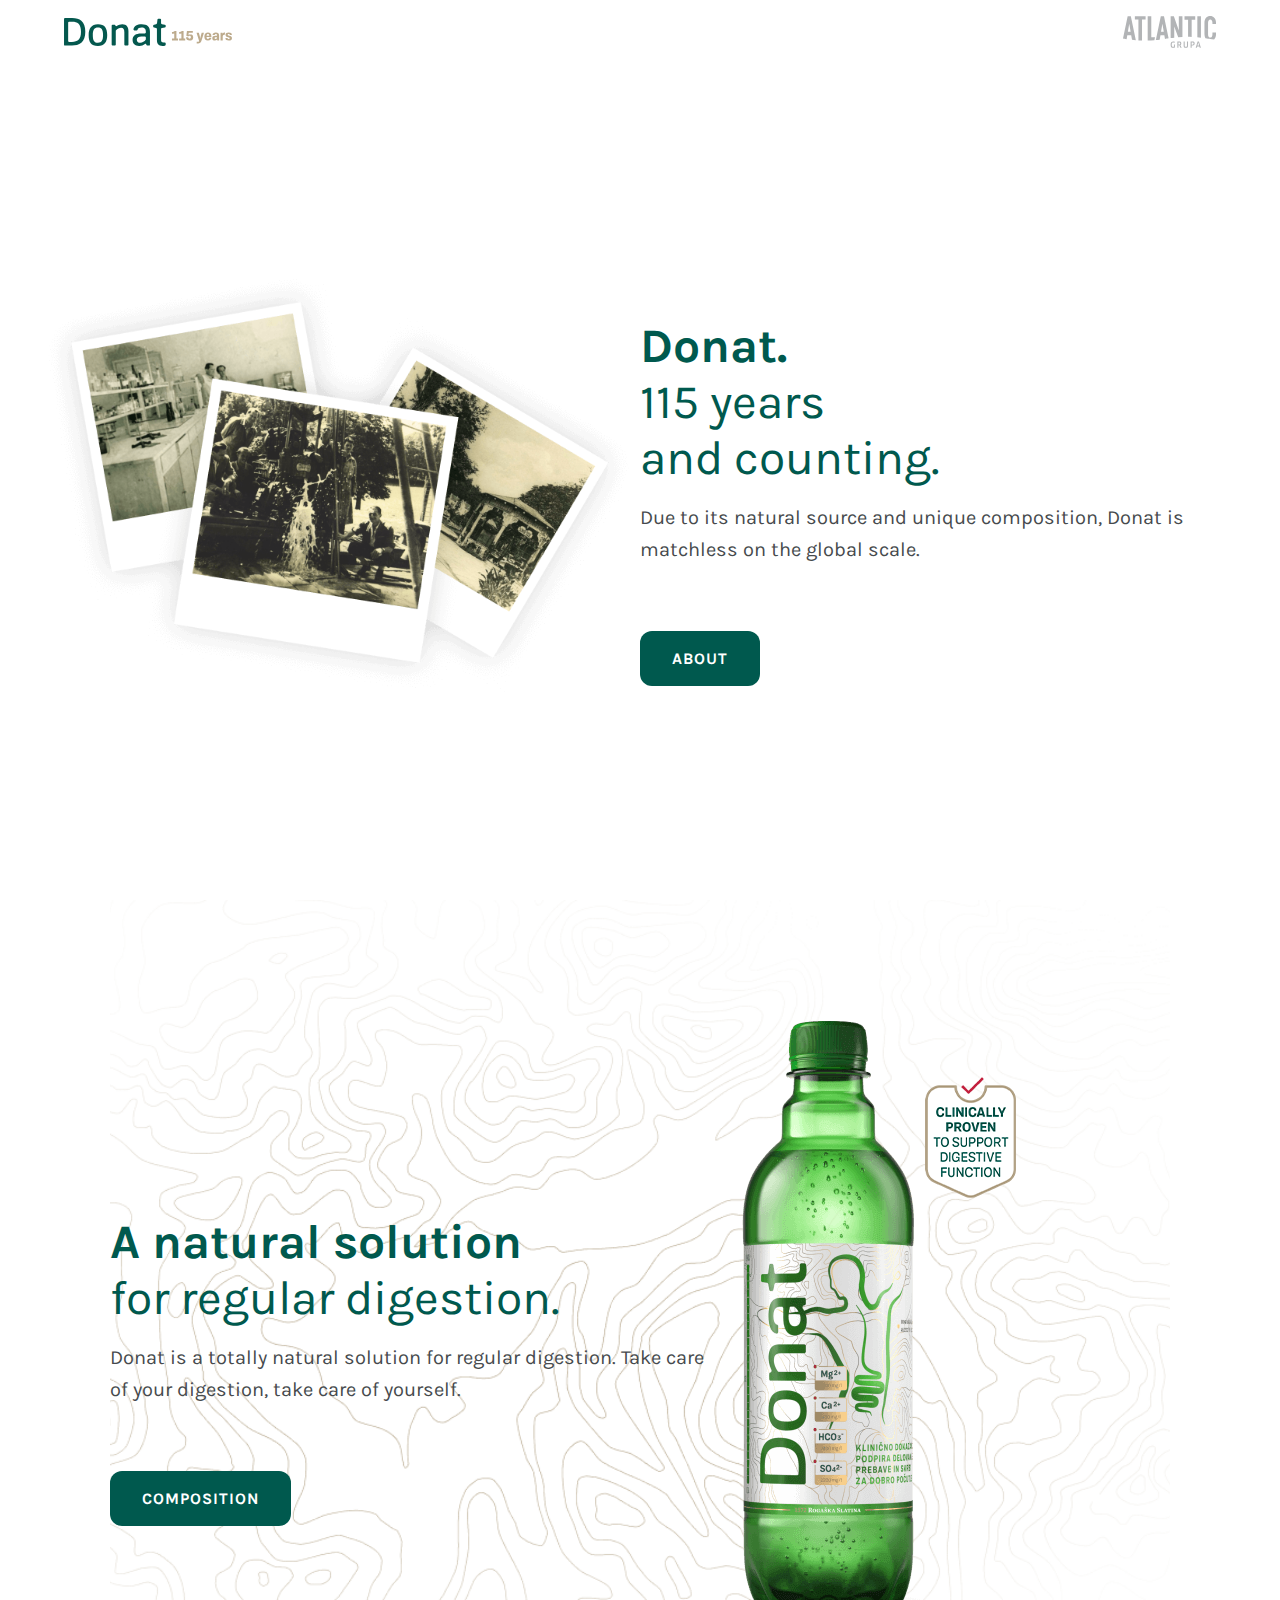
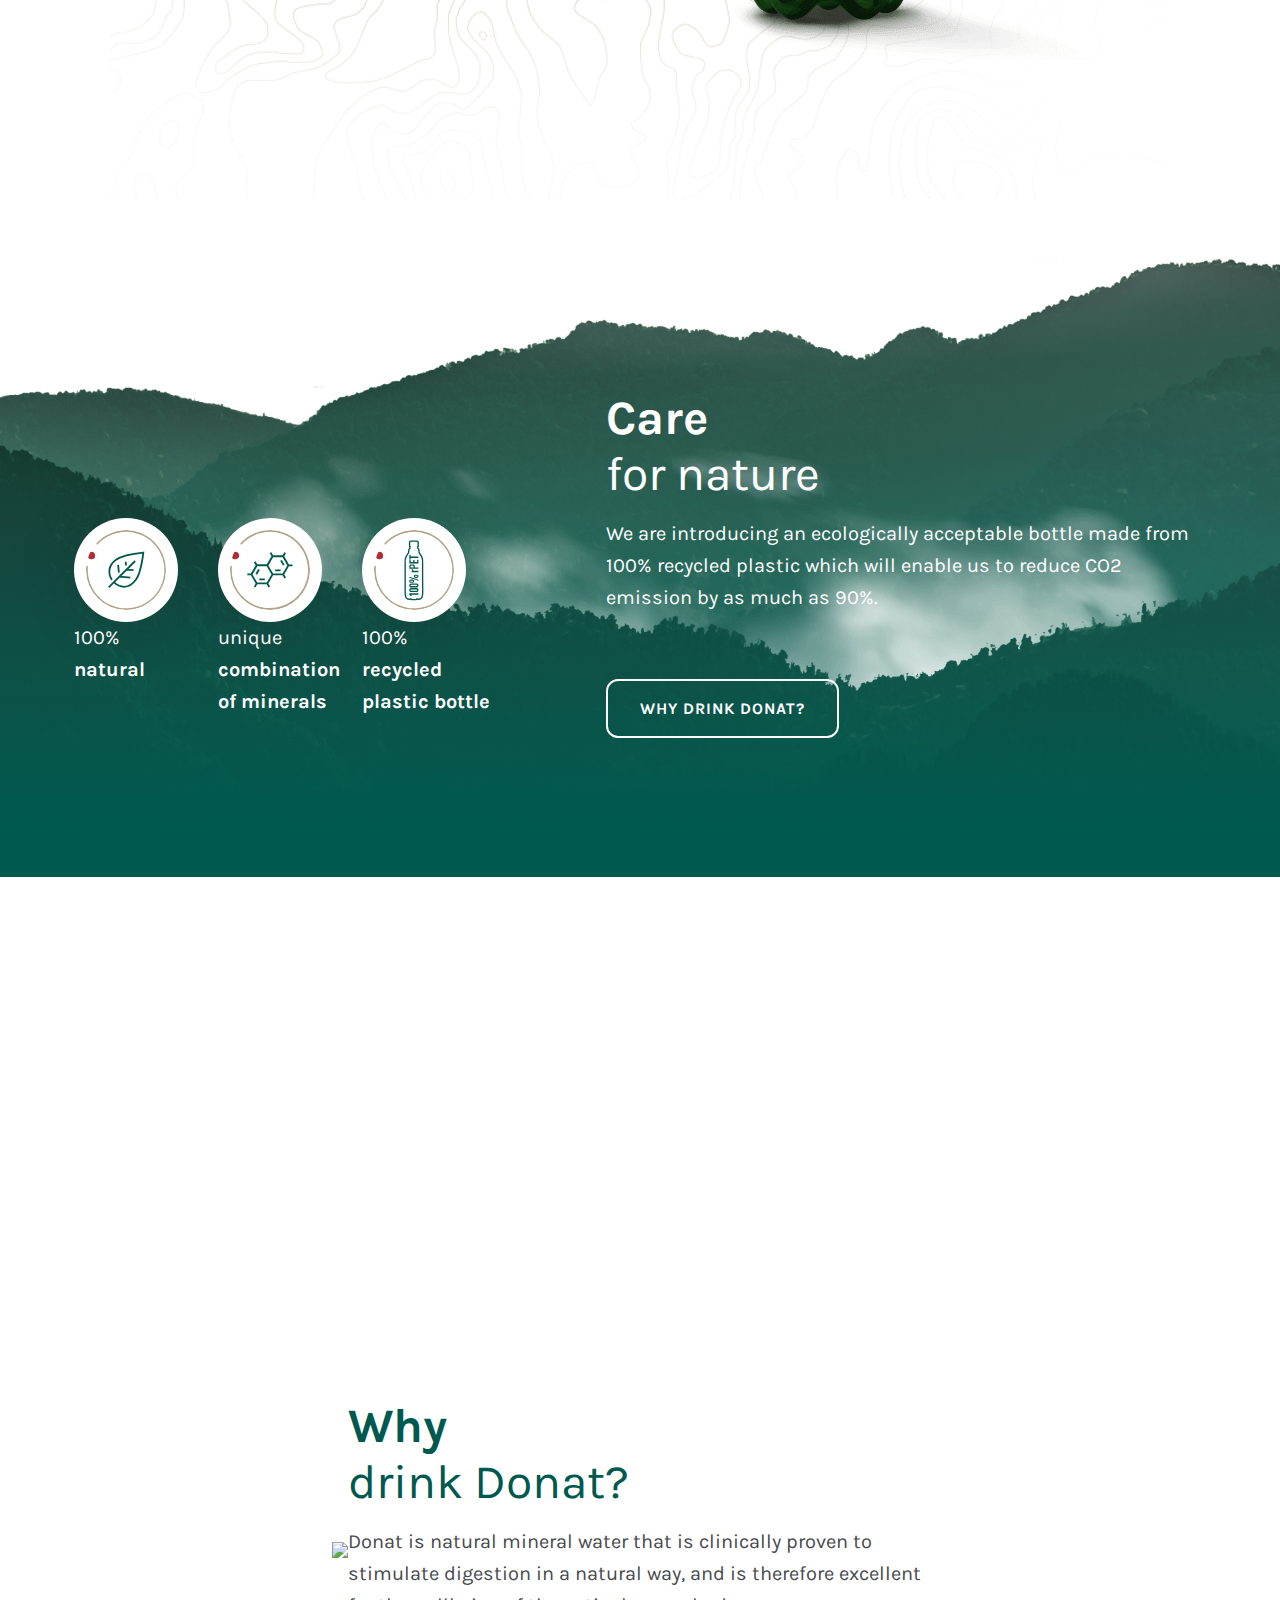
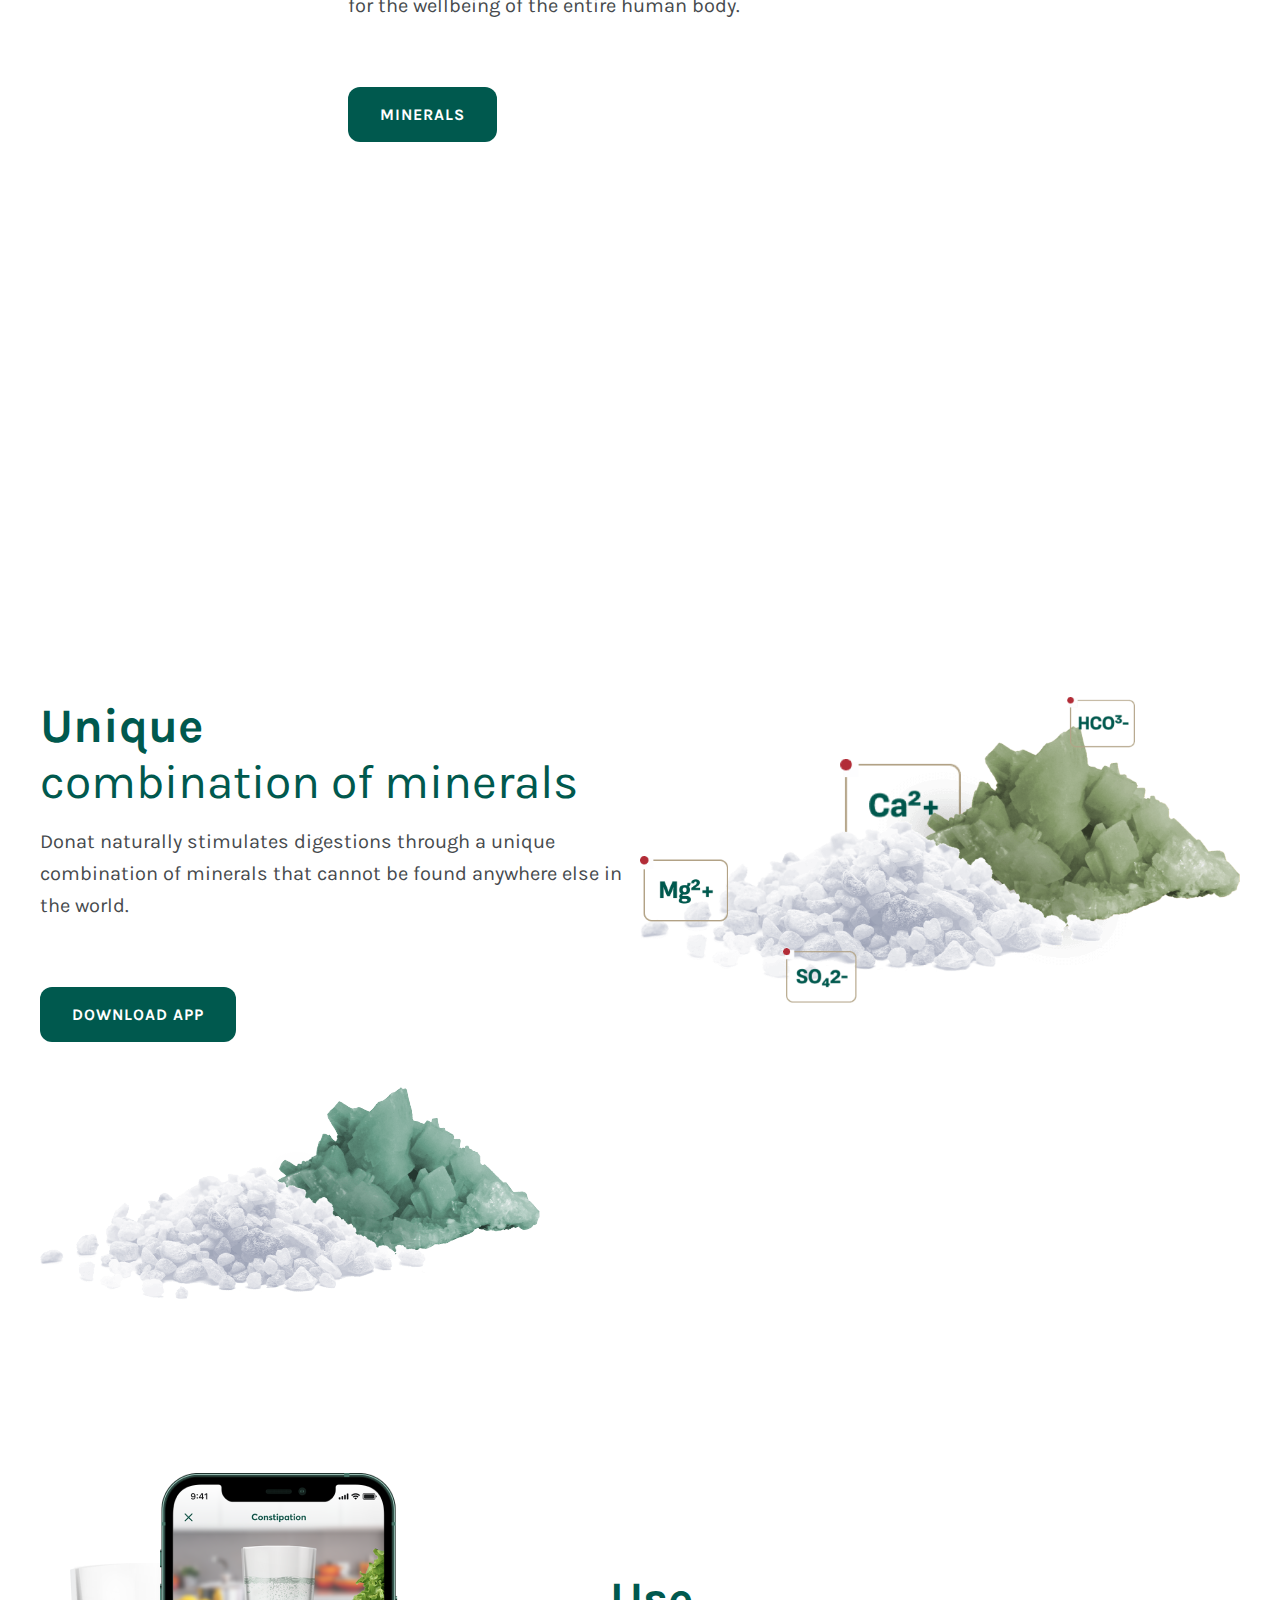
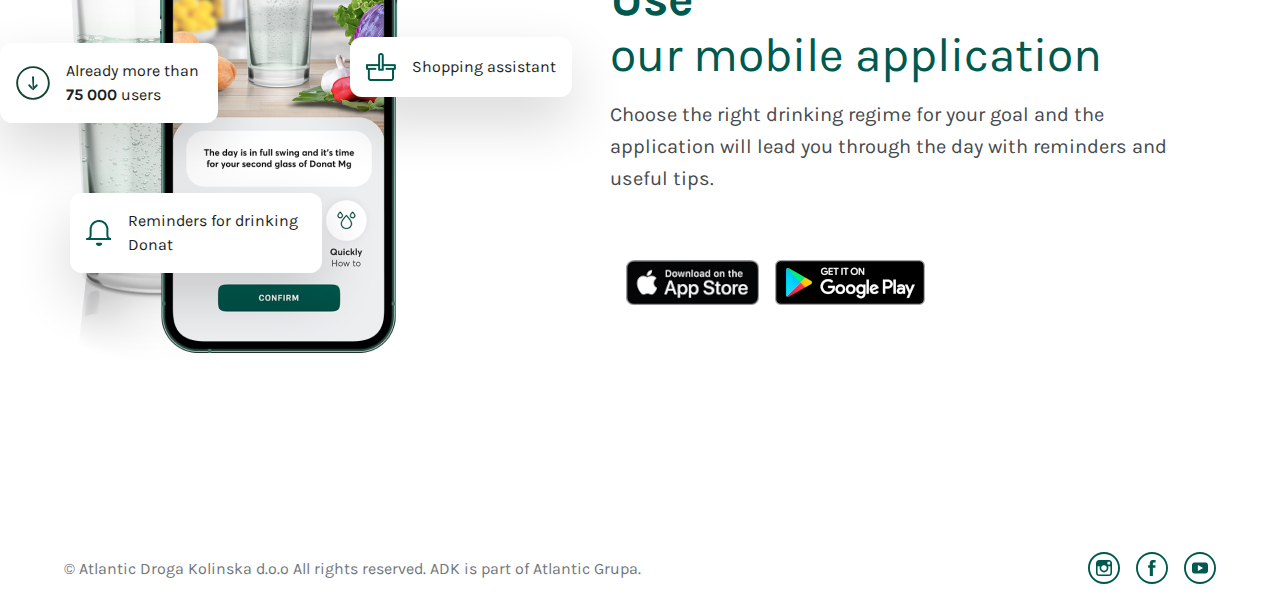
==== Donat/index.html @ 627623ab "initial commit" ====
<html lang="en">
  <head>
    <meta charset="UTF-8" />
    <meta name="viewport" content="width=device-width, initial-scale=1.0" />
    <!-- Fonts -->
    <link rel="preconnect" href="https://fonts.googleapis.com" />
    <link rel="preconnect" href="https://fonts.gstatic.com" crossorigin />
    <link
      href="https://fonts.googleapis.com/css2?family=Karla:ital,wght@0,200..800;1,200..800&display=swap"
      rel="stylesheet"
    />
    <!-- Styles -->
    <link rel="stylesheet" href="style.css" />
    <link rel="stylesheet" href="responsive.css" />
    <!-- Favicon -->
    <link rel="shortcut icon" href="assets/icons/fav.svg" />
    <!-- Title -->
    <title>Donat - Take care of your digestion.Take care of yourself.</title>
  </head>

  <body>
    <!-- HEADER -->
    <header>
      <img class="header-logo donat" src="assets/logo/donat.svg" alt="Donat 115 years" />
      <img class="header-logo atlantic" src="assets/logo/atlantic.svg" alt="Atlantic group" />
    </header>
    <!-- TOP -->
    <section id="top">
      <div class="section-left">
        <img src="assets/images/history.png" />
      </div>
      <div class="section-right column">
        <h2>
          <strong>Donat.</strong>
          <br />
          115 years
          <br />
          and counting.
        </h2>
        <p>Due to its natural source and unique composition, Donat is matchless on the global scale.</p>
        <a class="button" href="#about">About</a>
      </div>
    </section>
    <!-- ABOUT -->
    <section id="about">
      <div class="section-left column">
        <h2>
          <strong>A natural solution</strong>
          <br />
          for regular digestion.
        </h2>
        <p>
          Donat is a totally natural solution for regular digestion. Take care of your digestion, take care of yourself.
        </p>
        <a class="button" href="#composition">Composition</a>
      </div>
      <div class="section-right">
        <img src="assets/images/bottle-with-badge.png" />
      </div>
    </section>
    <!-- COMPOSITION -->
    <section id="composition">
      <img class="background cloud" src="assets/images/cloud.png" />
      <img class="background" src="assets/images/mountains-4.png" />
      <img class="background" src="assets/images/mountains-3.png" />
      <img class="background bottom" src="assets/images/mountains-2.png" />
      <img class="background back" src="assets/images/mountains-1.png" />
      <img class="background front" src="assets/images/forest.png" />
      <span class="composition-section-content">
        <div class="section-left">
          <span>
            <img src="assets/icons/natural.svg" />
            <p class="text-white">100%<br /><strong>natural</strong></p>
          </span>
          <span>
            <img src="assets/icons/unique.svg" />
            <p class="text-white">unique<br /><strong>combination of minerals</strong></p>
          </span>
          <span>
            <img src="assets/icons/recycled.svg" />
            <p class="text-white">100%<br /><strong>recycled plastic bottle</strong></p>
          </span>
        </div>
        <div class="section-right column">
          <h2 class="text-white">
            <strong>Care </strong>
            <br />
            for nature
          </h2>
          <p class="text-white">
            We are introducing an ecologically acceptable bottle made from 100% recycled plastic which will enable us to
            reduce CO2 emission by as much as 90%.
          </p>
          <a class="button composition" href="#why-donat">Why drink Donat?</a>
        </div>
      </span>
    </section>
    <!-- WHY DONAT -->
    <section id="why-donat">
      <div class="section-left">
        <img src="assets/images/why-drink-donat.PNG" />
      </div>
      <div class="section-right column">
        <h2>
          <strong>Why</strong>
          <br />
          drink Donat?
        </h2>
        <p>
          Donat is natural mineral water that is clinically proven to stimulate digestion in a natural way, and is
          therefore excellent for the wellbeing of the entire human body.
        </p>
        <a class="button" href="#minerals">Minerals</a>
      </div>
    </section>
    <!-- MINERALS -->
    <section id="minerals">
      <div class="section-left column">
        <h2>
          <strong>Unique</strong>
          <br />
          combination of minerals
        </h2>
        <p>
          Donat naturally stimulates digestions through a unique combination of minerals that cannot be found anywhere
          else in the world.
        </p>
        <a class="button" href="#download">Download app</a>
      </div>
      <div class="section-right">
        <img src="assets/images/minerals-details.png" />
      </div>
    </section>
    <!-- DOWNLOAD -->
    <section id="download">
      <div class="section-left">
        <img class="glass" src="assets/images/glass.png" alt="Glass" />
        <span class="info-bubble download"
          ><img src="assets/icons/download.svg" alt="Download icon" /><span
            >Already more than <strong>75 000</strong> users</span
          ></span
        >
        <span class="info-bubble cart"><img src="assets/icons/cart.png" alt="Cart icon" />Shopping assistant</span>
        <span class="info-bubble bell"
          ><img src="assets/icons/bell.png" alt="Bell icon" />Reminders for drinking Donat</span
        >
        <img class="iphone" src="assets/images/iphone.png" alt="iPhone" />
      </div>
      <div class="section-right column">
        <h2>
          <strong>Use</strong>
          <br />
          our mobile application
        </h2>
        <p>
          Choose the right drinking regime for your goal and the application will lead you through the day with
          reminders and useful tips.
        </p>
        <div class="icon-container">
          <a class="icon" target="_blank" href="https://apps.apple.com/si/app/donat-moments/id912821903">
            <img src="assets/images/apple-app-store.png" alt="Apple App store" />
          </a>
          <a
            class="icon"
            target="_blank"
            href="https://play.google.com/store/apps/details?id=si.renderspace.donatmgmoments&hl=en&gl=US&pli=1"
          >
            <img src="assets/images/google-play-store.png" alt="Google Play store" />
          </a>
        </div>
      </div>
    </section>
    <!-- FOOTER -->
    <footer>
      <div class="section-left">
        &copy; Atlantic Droga Kolinska d.o.o All rights reserved. ADK is part of Atlantic Grupa.
      </div>
      <div class="section-right">
        <a target="_blank" href="https://www.instagram.com/donathealth/">
          <img src="assets/icons/instagram.svg" alt="Instagram" />
        </a>
        <a target="_blank" href="https://www.facebook.com/Donat.Digestive.Health">
          <img src="assets/icons/facebook.svg" alt="Facebook" />
        </a>
        <a target="_blank" href="https://www.youtube.com/user/DonatMgVideo">
          <img src="assets/icons/youtube.svg" alt="YouTube" />
        </a>
      </div>
    </footer>
  </body>
</html>
---- Donat/style.css ----
html {
    scroll-behavior: smooth;
}

body {
    font-family: "Karla", sans-serif;
    font-optical-sizing: auto;
    font-weight: normal;
    font-style: normal;
    display: flex;
    flex-direction: column;
    align-items: center;
    margin: 0;
    overflow-x: hidden;
}

header, footer {
    width: 90%;
    display: flex;
    justify-content: space-between;
    align-items: center;
    font-size: 16px;
    color: #71767A;
    padding: 16px;
}

header .donat {
    width: 168px;
}

section {
    display: flex;
    justify-content: space-between;
    align-items: center;
    max-width: 1332px;
    height: 100vh;
}

div.section-left, div.section-right {
    display: flex;
    max-width: 600px;
}

div.column {
    flex-direction: column;
}

div.section-left img,
div.section-right img{
    max-width: 100%;
}

h2 {
    font-size: 3rem;
    line-height: 1.16667;
    font-weight: normal;
    letter-spacing: 0em;
    color: #00594E;
    margin-bottom: 16px;
}

p {
    font-size: 1.25rem;
    color: #464A4D;
    line-height: 1.6;
    margin-top: 0;
}

a.button {
    font-size: 1rem;
    line-height: 1.4375;
    letter-spacing: 1px;
    font-weight: bold;
    background: #00594E;
    color: #fff;
    border-radius: 12px;
    text-decoration: none;
    text-transform: uppercase;
    position: relative;
    transition: all .25s ease-out;
    align-self: baseline;
    padding: 16px 32px;
}

a.button:hover {
    opacity: 0.9;
}

a.button, a.icon {
    margin-top: 45px;
}

a.icon {
    margin-left: 16px;
}

.icon-container {
    display: flex;
    flex-direction: row;
}

.text-white {
    color: #fff;
}

/* Section TOP */
section#top {
    height: calc(100vh - 64px);
}

/* Section ABOUT */
#about {
    background: url('assets/images/map.png') no-repeat center center / cover;
}

/* Section COMPOSITION */
#composition {
    position: relative;
    display: flex;
    flex-direction: column;
}

#composition .background {
    max-width: 1332px;
    position: absolute;
}

#composition .background.front {
    bottom: 0;
    z-index: 3;
}

#composition .background.back {
    z-index: 2;
}

#composition .background.cloud {
    top: 230;
    z-index: 1;
}

.composition-section-content {
    display: flex;
    justify-content: space-between;
    align-items: flex-end;
    z-index: 4;
    margin-top: 150px;
}

.composition-section-content .section-left {
    display: flex;
    flex-direction: row;
}

.composition-section-content .section-left span {
    width: 144px;
}

.composition-section-content .section-left img {
    width: 80px;
    background: #fff;
    box-shadow: 0px 0px 64px rgba(0, 0, 0, 0.12);
    border-radius: 50%;
    padding: 12px;
}

.composition-section-content .section-right {
    margin-left: 100px;
}

a.button.composition {
    background: transparent;
    border: 2px solid #fff;
}

a.button.composition:hover {
    opacity: 0.8;
}

/* Section MINERALS */
#minerals {
    background: url('assets/images/minerals.png') no-repeat left bottom / auto;
}

/* Section DOWNLOAD */
#download {
    height: calc(100vh - 64px);
}

#download .section-left {
    min-width: 540px;
    display: flex;
    flex-direction: row;
    position: relative;
}

#download .section-left .glass {
    margin-top: 90px;
}

#download .section-left .iphone {
    position: absolute;
    left: 90px;
    z-index: 1;
}

.info-bubble {
    position: absolute;
    z-index: 2;
    display: flex;
    align-items: center;
    align-self: baseline;
    background-color: #fff;
    border-radius: 12px;
    box-shadow: 0px 24px 56px rgba(0, 0, 0, 0.16);
    color: #1C1E20;
    font-size: 1rem;
    line-height: 1.5;
    padding: 16px;
}

.info-bubble img {
    margin-right: 16px;
}

.info-bubble.download {
    top: 170px;
    left: -70px;
    max-width: 186px;
}

.info-bubble.cart {
    top: 164px;
    left: 280px;
}

.info-bubble.bell {
    top: 320px;
    z-index: 2;
    max-width: 220px;
}

/* FOOTER */
footer .section-right {
    display: flex;
    gap: 16px;
}

footer .section-right img {
    width: 32px;
    height: 32px;
}

footer .section-right img:hover {
    opacity: 0.8;
}
---- Donat/responsive.css ----
@media only screen and (max-width: 600px) {
    body {
        overflow-x: hidden;
    }

    header .donat {
        width: 72px;
    }

    header .atlantic {
        width: 35px;
    }

    section {
        max-width: 90%;
        height: max-content !important;
        flex-direction: column;
        justify-content: center;
        padding: 16px 0;
    }

    div.section-right img {
        margin-top: 45px;
    }

    h2 {
        font-size: 2.3rem;
        line-height: 1.4;
    }

    p {
        margin-bottom: 0;
    }

    /* Section COMPOSITION */
        #composition .background {
            max-width: none;
        }

                #composition .background.front {
                    bottom: -225px
                }
    .composition-section-content {
        flex-direction: column;
        align-items: center;
        margin-top: 12px;
    }

    .composition-section-content .section-left span {
        width: 34%;
        text-align: center;
    }

    .composition-section-content .section-left span p {
        font-size: 12px;
    }

    .composition-section-content .section-left img {
        width: 60px;
        padding: 8px;
    }

    .composition-section-content .section-right {
        margin-left: 0;
    }
}
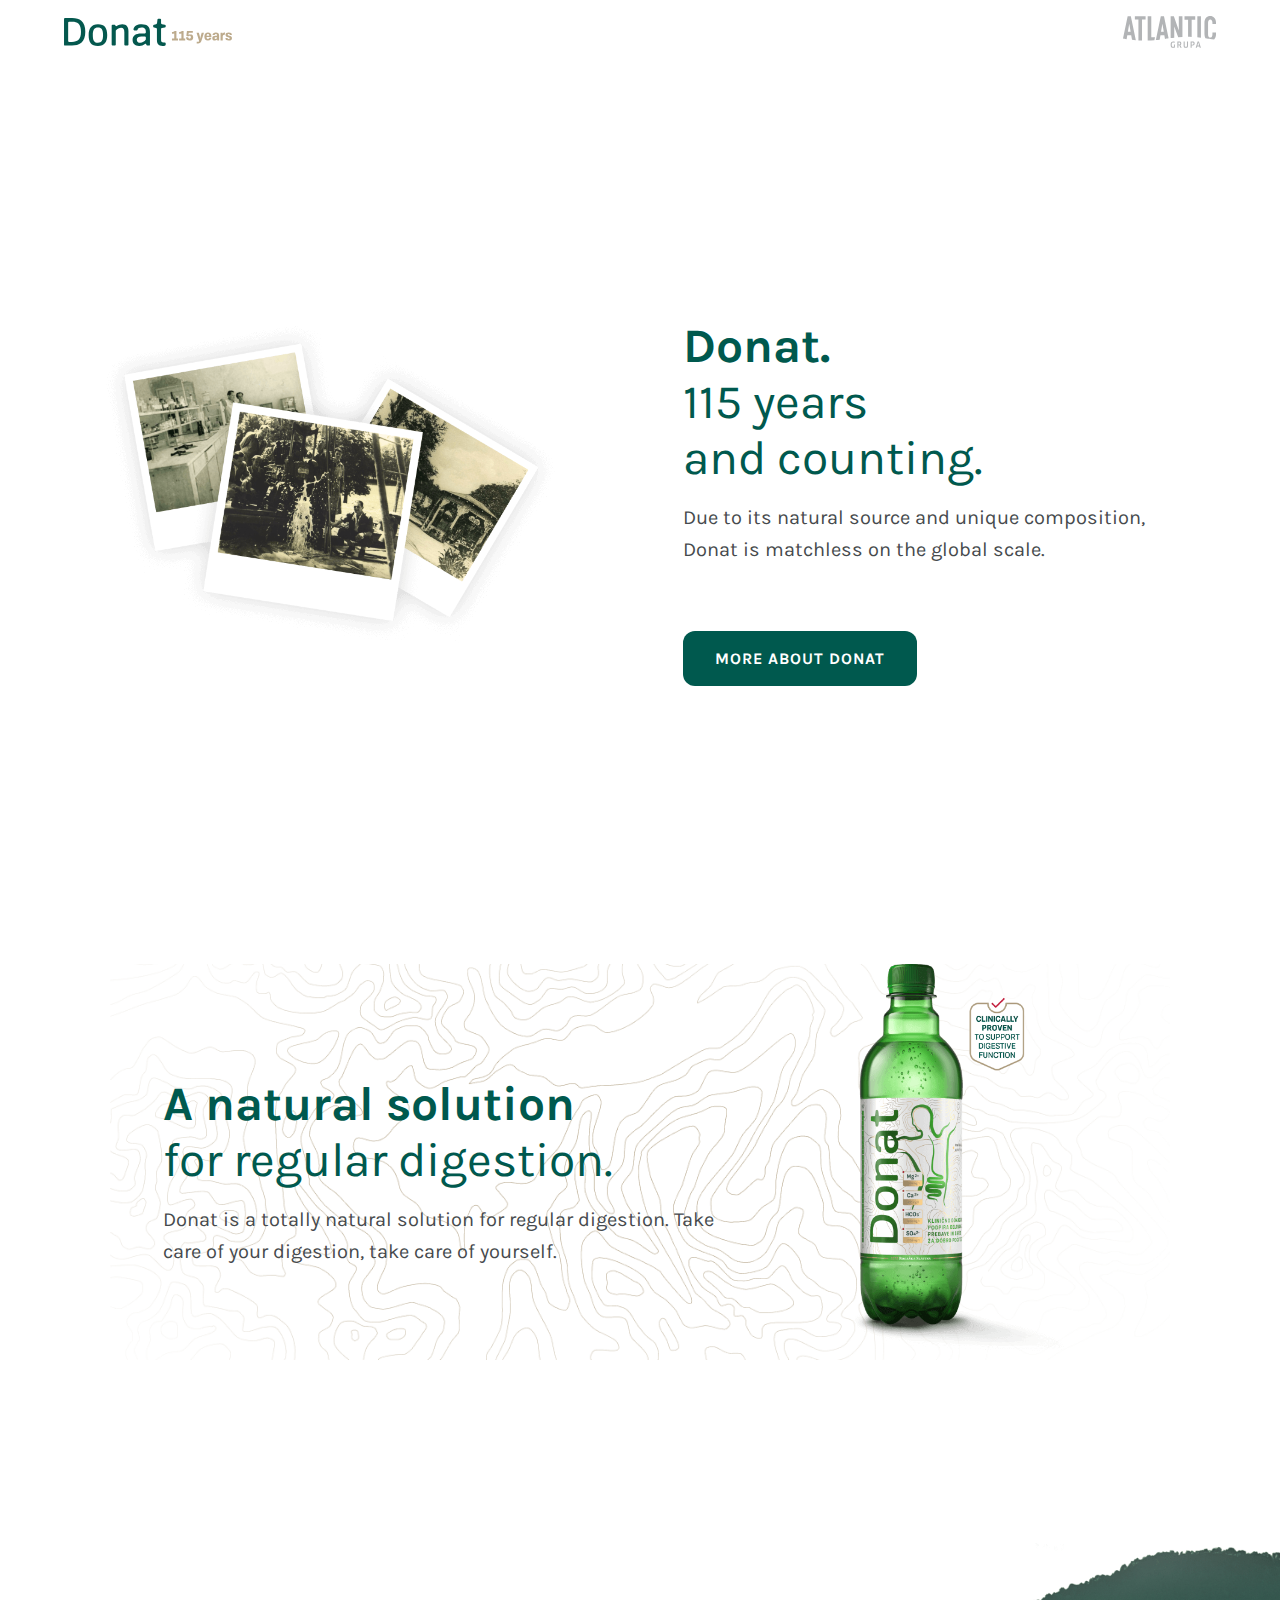
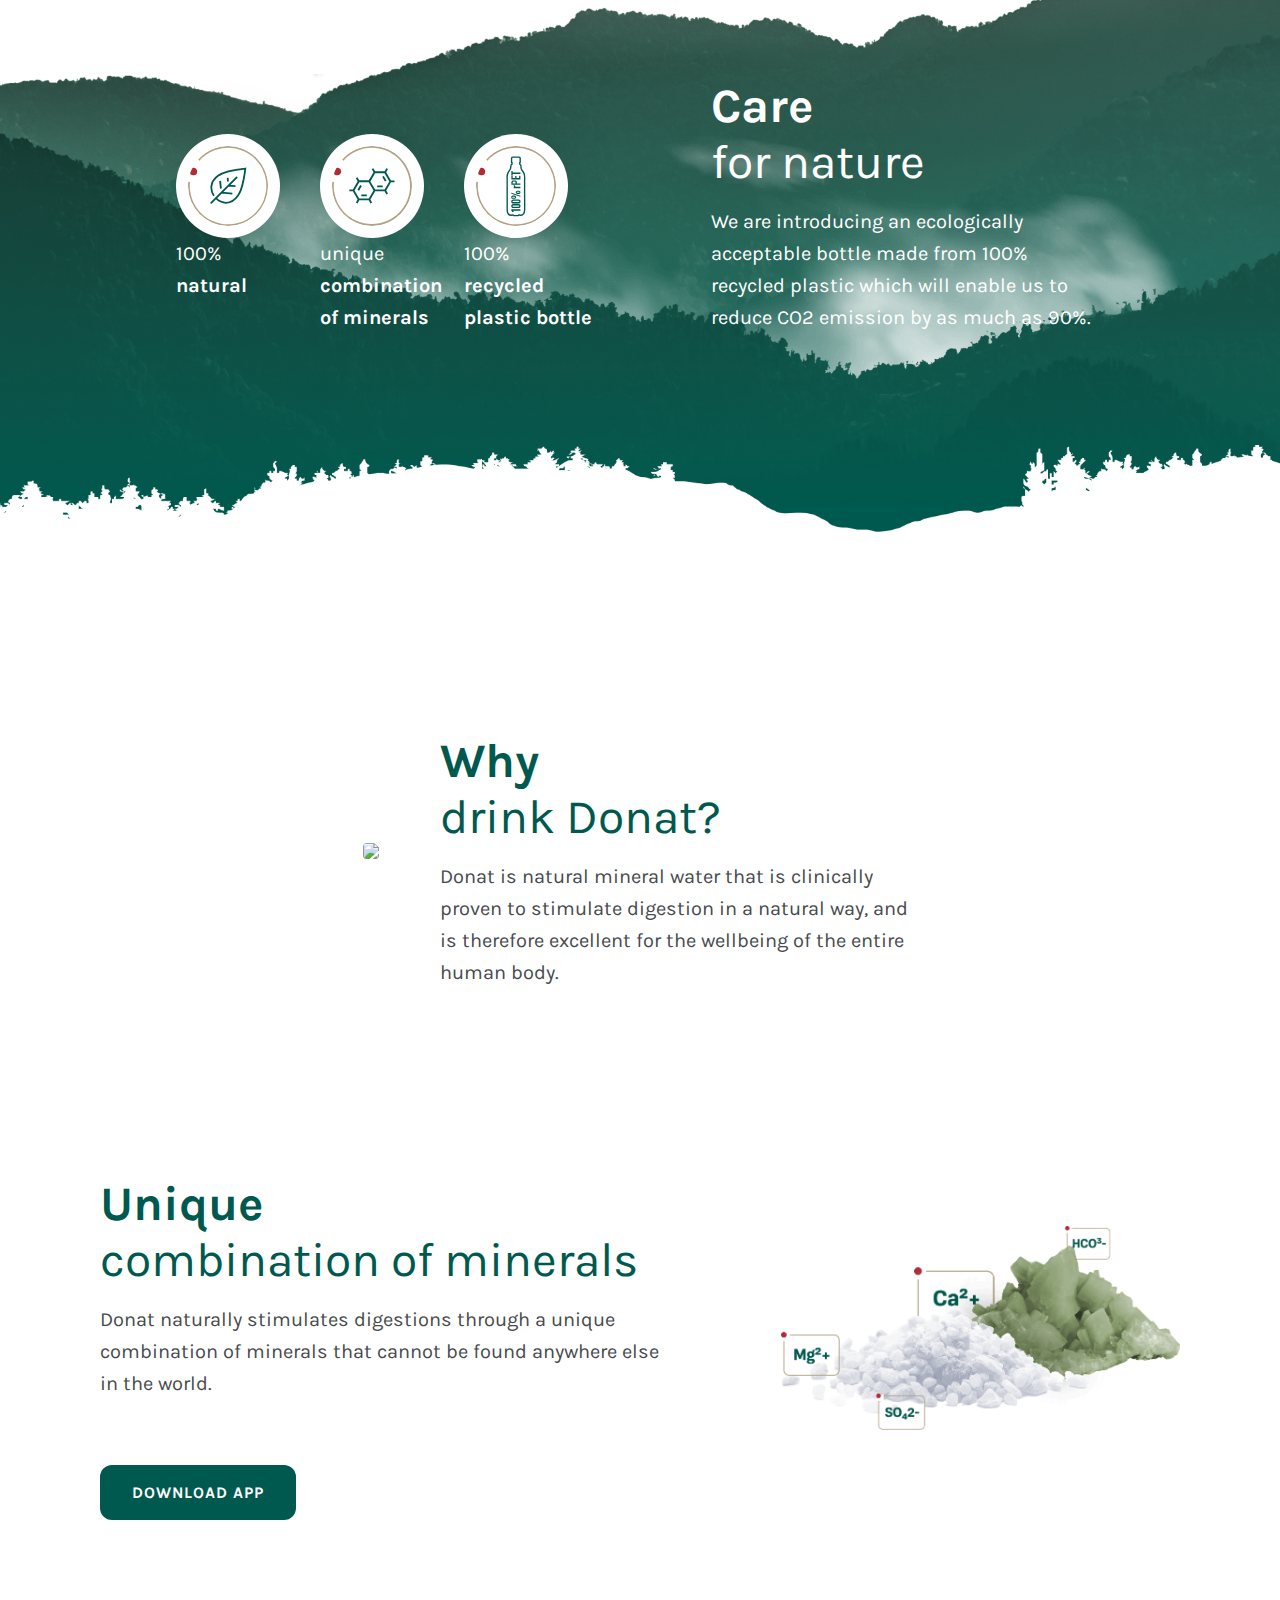
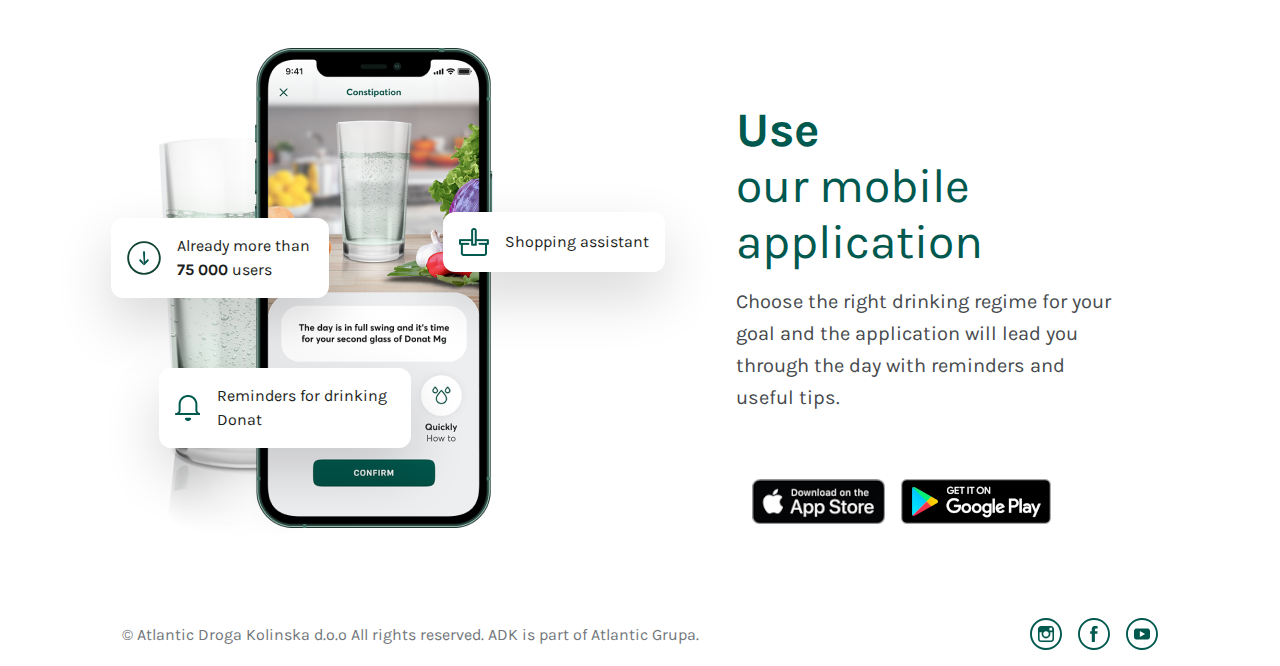
==== commit cabee2db: "responsiveness for mobile and tablet" ====
--- a/Donat/index.html
+++ b/Donat/index.html
@@ -29,7 +29,7 @@
       <div class="section-left">
         <img src="assets/images/history.png" />
       </div>
-      <div class="section-right column">
+      <div class="section-right column text">
         <h2>
           <strong>Donat.</strong>
           <br />
@@ -38,12 +38,12 @@
           and counting.
         </h2>
         <p>Due to its natural source and unique composition, Donat is matchless on the global scale.</p>
-        <a class="button" href="#about">About</a>
+        <a class="button" href="#about">More about Donat</a>
       </div>
     </section>
     <!-- ABOUT -->
     <section id="about">
-      <div class="section-left column">
+      <div class="section-left column text">
         <h2>
           <strong>A natural solution</strong>
           <br />
@@ -52,9 +52,8 @@
         <p>
           Donat is a totally natural solution for regular digestion. Take care of your digestion, take care of yourself.
         </p>
-        <a class="button" href="#composition">Composition</a>
       </div>
-      <div class="section-right">
+      <div class="section-right image">
         <img src="assets/images/bottle-with-badge.png" />
       </div>
     </section>
@@ -63,7 +62,7 @@
       <img class="background cloud" src="assets/images/cloud.png" />
       <img class="background" src="assets/images/mountains-4.png" />
       <img class="background" src="assets/images/mountains-3.png" />
-      <img class="background bottom" src="assets/images/mountains-2.png" />
+      <img class="background" src="assets/images/mountains-2.png" />
       <img class="background back" src="assets/images/mountains-1.png" />
       <img class="background front" src="assets/images/forest.png" />
       <span class="composition-section-content">
@@ -81,7 +80,7 @@
             <p class="text-white">100%<br /><strong>recycled plastic bottle</strong></p>
           </span>
         </div>
-        <div class="section-right column">
+        <div class="section-right column text">
           <h2 class="text-white">
             <strong>Care </strong>
             <br />
@@ -91,7 +90,6 @@
             We are introducing an ecologically acceptable bottle made from 100% recycled plastic which will enable us to
             reduce CO2 emission by as much as 90%.
           </p>
-          <a class="button composition" href="#why-donat">Why drink Donat?</a>
         </div>
       </span>
     </section>
@@ -100,7 +98,7 @@
       <div class="section-left">
         <img src="assets/images/why-drink-donat.PNG" />
       </div>
-      <div class="section-right column">
+      <div class="section-right column text">
         <h2>
           <strong>Why</strong>
           <br />
@@ -110,12 +108,11 @@
           Donat is natural mineral water that is clinically proven to stimulate digestion in a natural way, and is
           therefore excellent for the wellbeing of the entire human body.
         </p>
-        <a class="button" href="#minerals">Minerals</a>
       </div>
     </section>
     <!-- MINERALS -->
     <section id="minerals">
-      <div class="section-left column">
+      <div class="section-left column text">
         <h2>
           <strong>Unique</strong>
           <br />
@@ -127,7 +124,7 @@
         </p>
         <a class="button" href="#download">Download app</a>
       </div>
-      <div class="section-right">
+      <div class="section-right image">
         <img src="assets/images/minerals-details.png" />
       </div>
     </section>
@@ -146,7 +143,7 @@
         >
         <img class="iphone" src="assets/images/iphone.png" alt="iPhone" />
       </div>
-      <div class="section-right column">
+      <div class="section-right column text">
         <h2>
           <strong>Use</strong>
           <br />
--- a/Donat/style.css
+++ b/Donat/style.css
@@ -1,256 +1,259 @@
 html {
-    scroll-behavior: smooth;
+  scroll-behavior: smooth;
 }
 
 body {
-    font-family: "Karla", sans-serif;
-    font-optical-sizing: auto;
-    font-weight: normal;
-    font-style: normal;
-    display: flex;
-    flex-direction: column;
-    align-items: center;
-    margin: 0;
-    overflow-x: hidden;
-}
-
-header, footer {
-    width: 90%;
-    display: flex;
-    justify-content: space-between;
-    align-items: center;
-    font-size: 16px;
-    color: #71767A;
-    padding: 16px;
+  font-family: 'Karla', sans-serif;
+  font-optical-sizing: auto;
+  font-weight: normal;
+  font-style: normal;
+  display: flex;
+  flex-direction: column;
+  align-items: center;
+  margin: 0;
+}
+
+header,
+footer {
+  width: 90%;
+  display: flex;
+  justify-content: space-between;
+  align-items: center;
+  font-size: 16px;
+  color: #71767a;
+  padding: 16px;
 }
 
 header .donat {
-    width: 168px;
+  width: 168px;
 }
 
 section {
-    display: flex;
-    justify-content: space-between;
-    align-items: center;
-    max-width: 1332px;
-    height: 100vh;
-}
-
-div.section-left, div.section-right {
-    display: flex;
-    max-width: 600px;
+  display: flex;
+  justify-content: space-between;
+  align-items: center;
+  max-width: 1332px;
+}
+
+section:not(#top) {
+  margin: 64px 0;
+}
+
+div.section-left,
+div.section-right {
+  display: flex;
+  max-width: 600px;
 }
 
 div.column {
-    flex-direction: column;
+  flex-direction: column;
+}
+
+div.section-left,
+div.section-right {
+  padding: 0 5%;
 }
 
 div.section-left img,
-div.section-right img{
-    max-width: 100%;
+div.section-right img {
+  max-width: 100%;
 }
 
 h2 {
-    font-size: 3rem;
-    line-height: 1.16667;
-    font-weight: normal;
-    letter-spacing: 0em;
-    color: #00594E;
-    margin-bottom: 16px;
+  font-size: 3rem;
+  line-height: 1.16667;
+  font-weight: normal;
+  letter-spacing: 0em;
+  color: #00594e;
+  margin-bottom: 16px;
 }
 
 p {
-    font-size: 1.25rem;
-    color: #464A4D;
-    line-height: 1.6;
-    margin-top: 0;
+  font-size: 1.25rem;
+  color: #464a4d;
+  line-height: 1.6;
+  margin-top: 0;
 }
 
 a.button {
-    font-size: 1rem;
-    line-height: 1.4375;
-    letter-spacing: 1px;
-    font-weight: bold;
-    background: #00594E;
-    color: #fff;
-    border-radius: 12px;
-    text-decoration: none;
-    text-transform: uppercase;
-    position: relative;
-    transition: all .25s ease-out;
-    align-self: baseline;
-    padding: 16px 32px;
+  font-size: 1rem;
+  line-height: 1.4375;
+  letter-spacing: 1px;
+  font-weight: bold;
+  background: #00594e;
+  color: #fff;
+  border-radius: 12px;
+  text-decoration: none;
+  text-transform: uppercase;
+  position: relative;
+  transition: all 0.25s ease-out;
+  align-self: baseline;
+  padding: 16px 32px;
 }
 
 a.button:hover {
-    opacity: 0.9;
-}
-
-a.button, a.icon {
-    margin-top: 45px;
-}
-
+  opacity: 0.9;
+}
+
+a.button,
 a.icon {
-    margin-left: 16px;
+  margin-top: 45px;
+}
+
+a.icon {
+  margin-left: 16px;
 }
 
 .icon-container {
-    display: flex;
-    flex-direction: row;
+  display: flex;
+  flex-direction: row;
 }
 
 .text-white {
-    color: #fff;
+  color: #fff;
 }
 
 /* Section TOP */
 section#top {
-    height: calc(100vh - 64px);
+  height: calc(100vh - 64px);
 }
 
 /* Section ABOUT */
 #about {
-    background: url('assets/images/map.png') no-repeat center center / cover;
+  background: url('assets/images/map.png') no-repeat center center / cover;
+}
+
+/* Section WHY DONAT */
+#why-donat img {
+  border-radius: 25%;
 }
 
 /* Section COMPOSITION */
 #composition {
-    position: relative;
-    display: flex;
-    flex-direction: column;
+  min-height: 677px;
+  position: relative;
+  display: flex;
+  flex-direction: column;
 }
 
 #composition .background {
-    max-width: 1332px;
-    position: absolute;
+  max-width: 1332px;
+  position: absolute;
 }
 
 #composition .background.front {
-    bottom: 0;
-    z-index: 3;
+  bottom: -1;
+  z-index: 3;
 }
 
 #composition .background.back {
-    z-index: 2;
+  z-index: 2;
 }
 
 #composition .background.cloud {
-    top: 230;
-    z-index: 1;
+  top: 230;
+  z-index: 1;
 }
 
 .composition-section-content {
-    display: flex;
-    justify-content: space-between;
-    align-items: flex-end;
-    z-index: 4;
-    margin-top: 150px;
+  display: flex;
+  justify-content: space-between;
+  align-items: flex-end;
+  z-index: 4;
+  margin-top: 150px;
 }
 
 .composition-section-content .section-left {
-    display: flex;
-    flex-direction: row;
+  display: flex;
+  flex-direction: row;
 }
 
 .composition-section-content .section-left span {
-    width: 144px;
+  width: 144px;
 }
 
 .composition-section-content .section-left img {
-    width: 80px;
-    background: #fff;
-    box-shadow: 0px 0px 64px rgba(0, 0, 0, 0.12);
-    border-radius: 50%;
-    padding: 12px;
-}
-
-.composition-section-content .section-right {
-    margin-left: 100px;
+  width: 80px;
+  background: #fff;
+  box-shadow: 0px 0px 64px rgba(0, 0, 0, 0.12);
+  border-radius: 50%;
+  padding: 12px;
 }
 
 a.button.composition {
-    background: transparent;
-    border: 2px solid #fff;
+  background: transparent;
+  border: 2px solid #fff;
 }
 
 a.button.composition:hover {
-    opacity: 0.8;
-}
-
-/* Section MINERALS */
-#minerals {
-    background: url('assets/images/minerals.png') no-repeat left bottom / auto;
+  opacity: 0.8;
 }
 
 /* Section DOWNLOAD */
-#download {
-    height: calc(100vh - 64px);
-}
-
 #download .section-left {
-    min-width: 540px;
-    display: flex;
-    flex-direction: row;
-    position: relative;
+  min-width: 470px;
+  display: flex;
+  flex-direction: row;
+  position: relative;
 }
 
 #download .section-left .glass {
-    margin-top: 90px;
+  margin-top: 90px;
 }
 
 #download .section-left .iphone {
-    position: absolute;
-    left: 90px;
-    z-index: 1;
+  position: absolute;
+  left: 150px;
+  z-index: 1;
 }
 
 .info-bubble {
-    position: absolute;
-    z-index: 2;
-    display: flex;
-    align-items: center;
-    align-self: baseline;
-    background-color: #fff;
-    border-radius: 12px;
-    box-shadow: 0px 24px 56px rgba(0, 0, 0, 0.16);
-    color: #1C1E20;
-    font-size: 1rem;
-    line-height: 1.5;
-    padding: 16px;
+  position: absolute;
+  z-index: 2;
+  display: flex;
+  align-items: center;
+  align-self: baseline;
+  background-color: #fff;
+  border-radius: 12px;
+  box-shadow: 0px 24px 56px rgba(0, 0, 0, 0.16);
+  color: #1c1e20;
+  font-size: 1rem;
+  line-height: 1.5;
+  padding: 16px;
 }
 
 .info-bubble img {
-    margin-right: 16px;
+  margin-right: 16px;
 }
 
 .info-bubble.download {
-    top: 170px;
-    left: -70px;
-    max-width: 186px;
+  top: 170px;
+  left: 6px;
+  max-width: 186px;
 }
 
 .info-bubble.cart {
-    top: 164px;
-    left: 280px;
+  top: 164px;
+  left: 338px;
 }
 
 .info-bubble.bell {
-    top: 320px;
-    z-index: 2;
-    max-width: 220px;
+  top: 320px;
+  z-index: 2;
+  max-width: 220px;
 }
 
 /* FOOTER */
 footer .section-right {
-    display: flex;
-    gap: 16px;
+  display: flex;
+  gap: 16px;
 }
 
 footer .section-right img {
-    width: 32px;
-    height: 32px;
+  width: 32px;
+  height: 32px;
 }
 
 footer .section-right img:hover {
-    opacity: 0.8;
-}+  opacity: 0.8;
+}
--- a/Donat/responsive.css
+++ b/Donat/responsive.css
@@ -1,66 +1,125 @@
-@media only screen and (max-width: 600px) {
-    body {
-        overflow-x: hidden;
-    }
+@media only screen and (max-width: 912px) {
+  header .donat {
+    width: 72px;
+  }
 
-    header .donat {
-        width: 72px;
-    }
+  header .atlantic {
+    width: 35px;
+  }
 
-    header .atlantic {
-        width: 35px;
-    }
+  section:not(#composition) {
+    height: auto;
+    flex-direction: column;
+    justify-content: center;
+  }
 
-    section {
-        max-width: 90%;
-        height: max-content !important;
-        flex-direction: column;
-        justify-content: center;
-        padding: 16px 0;
-    }
+  section:not(#composition) {
+    max-width: 90%;
+  }
 
-    div.section-right img {
-        margin-top: 45px;
-    }
+  section:not(#top) {
+    margin: 46px 0;
+  }
 
-    h2 {
-        font-size: 2.3rem;
-        line-height: 1.4;
-    }
+  h2 {
+    font-size: 2rem;
+    line-height: 1.2;
+  }
 
-    p {
-        margin-bottom: 0;
-    }
+  p {
+    font-size: 1rem;
+    margin-bottom: 0;
+  }
 
-    /* Section COMPOSITION */
-        #composition .background {
-            max-width: none;
-        }
+  .section-right.image {
+    order: 1;
+  }
 
-                #composition .background.front {
-                    bottom: -225px
-                }
-    .composition-section-content {
-        flex-direction: column;
-        align-items: center;
-        margin-top: 12px;
-    }
+  .section-left.text {
+    order: 2;
+  }
 
-    .composition-section-content .section-left span {
-        width: 34%;
-        text-align: center;
-    }
+  section#top {
+    height: calc(100vh - 44px);
+  }
 
-    .composition-section-content .section-left span p {
-        font-size: 12px;
-    }
+  #about .section-right img {
+    width: 65vw;
+  }
 
-    .composition-section-content .section-left img {
-        width: 60px;
-        padding: 8px;
-    }
+  /* Section COMPOSITION */
+  #composition {
+    width: 100%;
+    overflow-x: clip;
+  }
 
-    .composition-section-content .section-right {
-        margin-left: 0;
-    }
-}+  .composition-section-content {
+    flex-direction: column;
+    align-items: center;
+  }
+
+  .composition-section-content .section-left span {
+    width: 34%;
+    text-align: center;
+  }
+
+  .composition-section-content .section-left span p {
+    font-size: 12px;
+  }
+
+  .composition-section-content .section-left img {
+    width: 60px;
+    padding: 8px;
+  }
+
+  .composition-section-content .section-right {
+    width: 90%;
+    margin-left: 0;
+  }
+
+  /* Section MINERALS */
+  #minerals {
+    background: none;
+  }
+
+  /* Section DOWNLOAD */
+  #download .section-left {
+    min-width: 100%;
+    justify-content: center;
+  }
+
+  #download .section-left .iphone {
+    width: 30vw;
+    position: unset !important;
+  }
+  #download .glass,
+  #download .info-bubble.download,
+  #download .info-bubble.cart,
+  #download .info-bubble.bell {
+    display: none;
+  }
+
+  #download .icon-container {
+    justify-content: space-around;
+  }
+
+  #download .icon-container .icon {
+    margin: 20px 0 0 0;
+  }
+
+  /*  FOOTER */
+  footer {
+    flex-direction: column;
+    font-size: 12px;
+  }
+
+  footer .section-right {
+    order: 1;
+    margin-top: 12px;
+  }
+
+  footer .section-left {
+    order: 2;
+    margin-top: 12px;
+  }
+}
